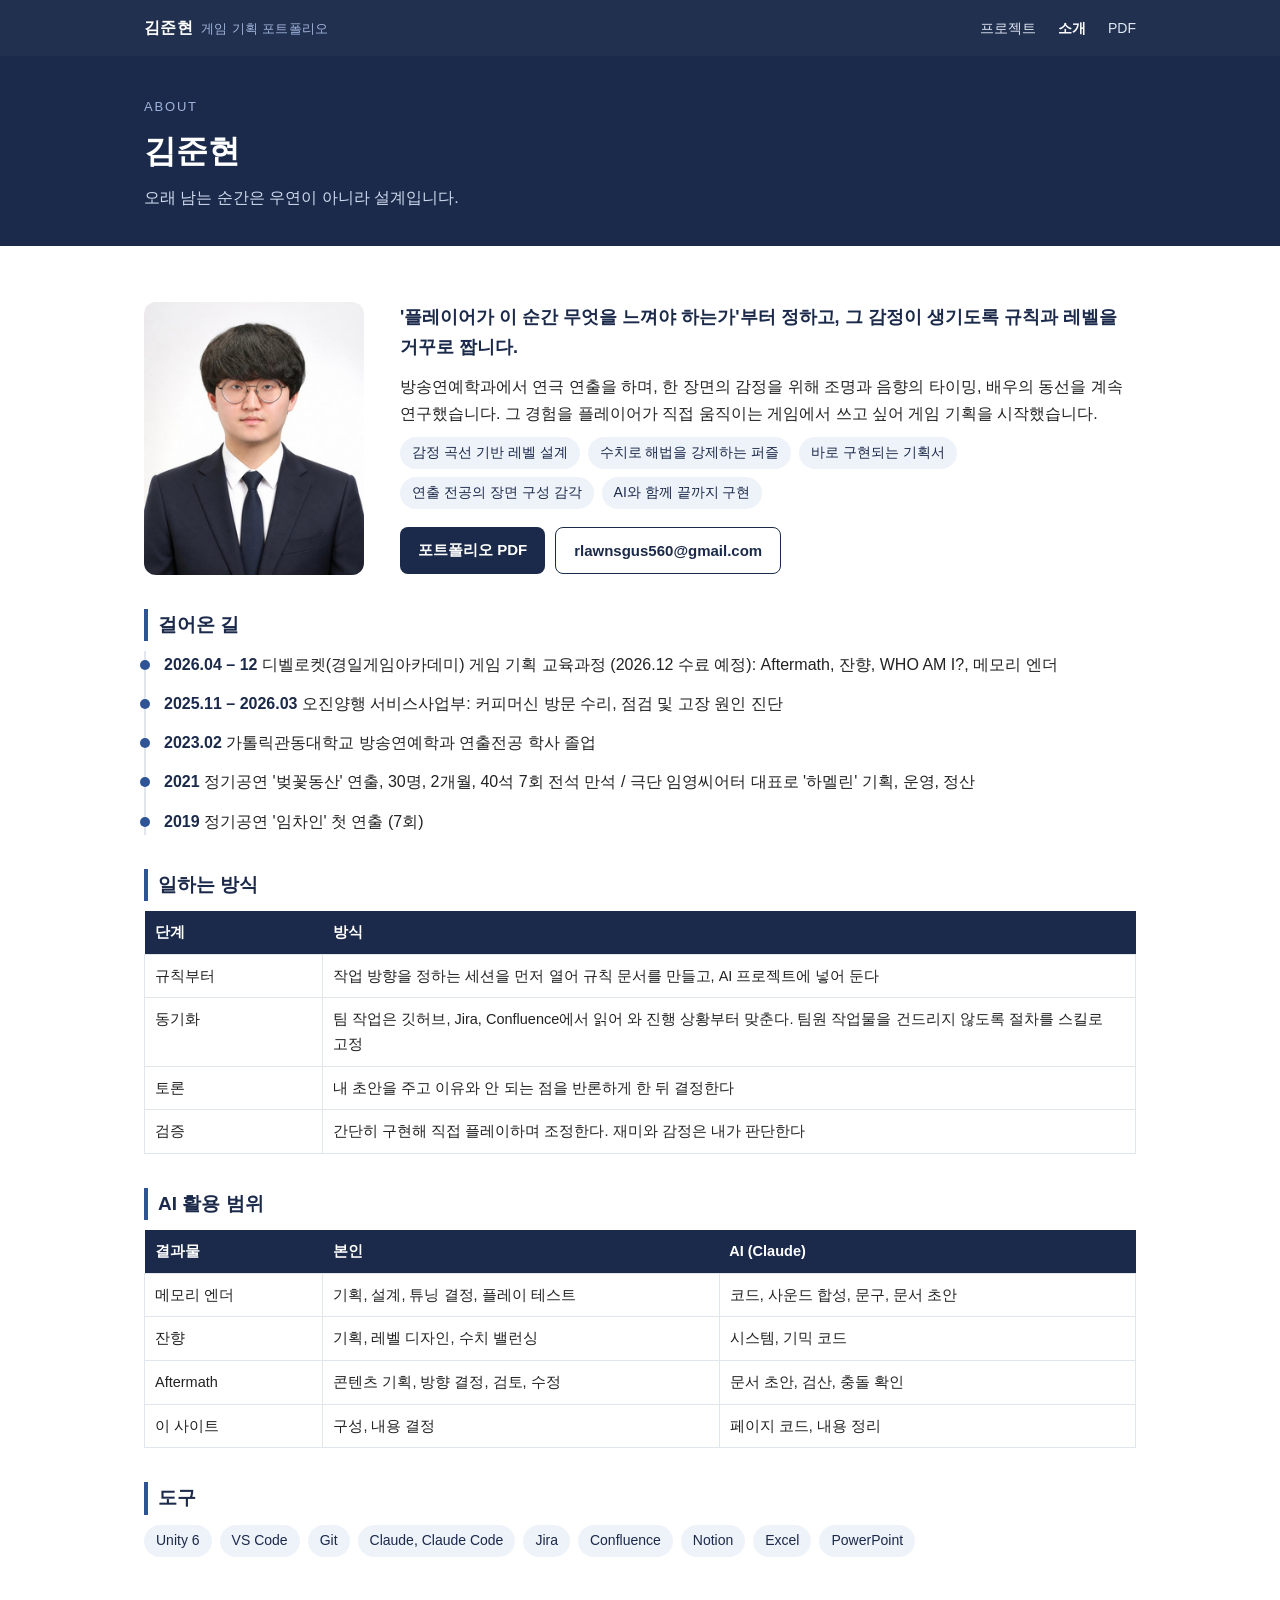
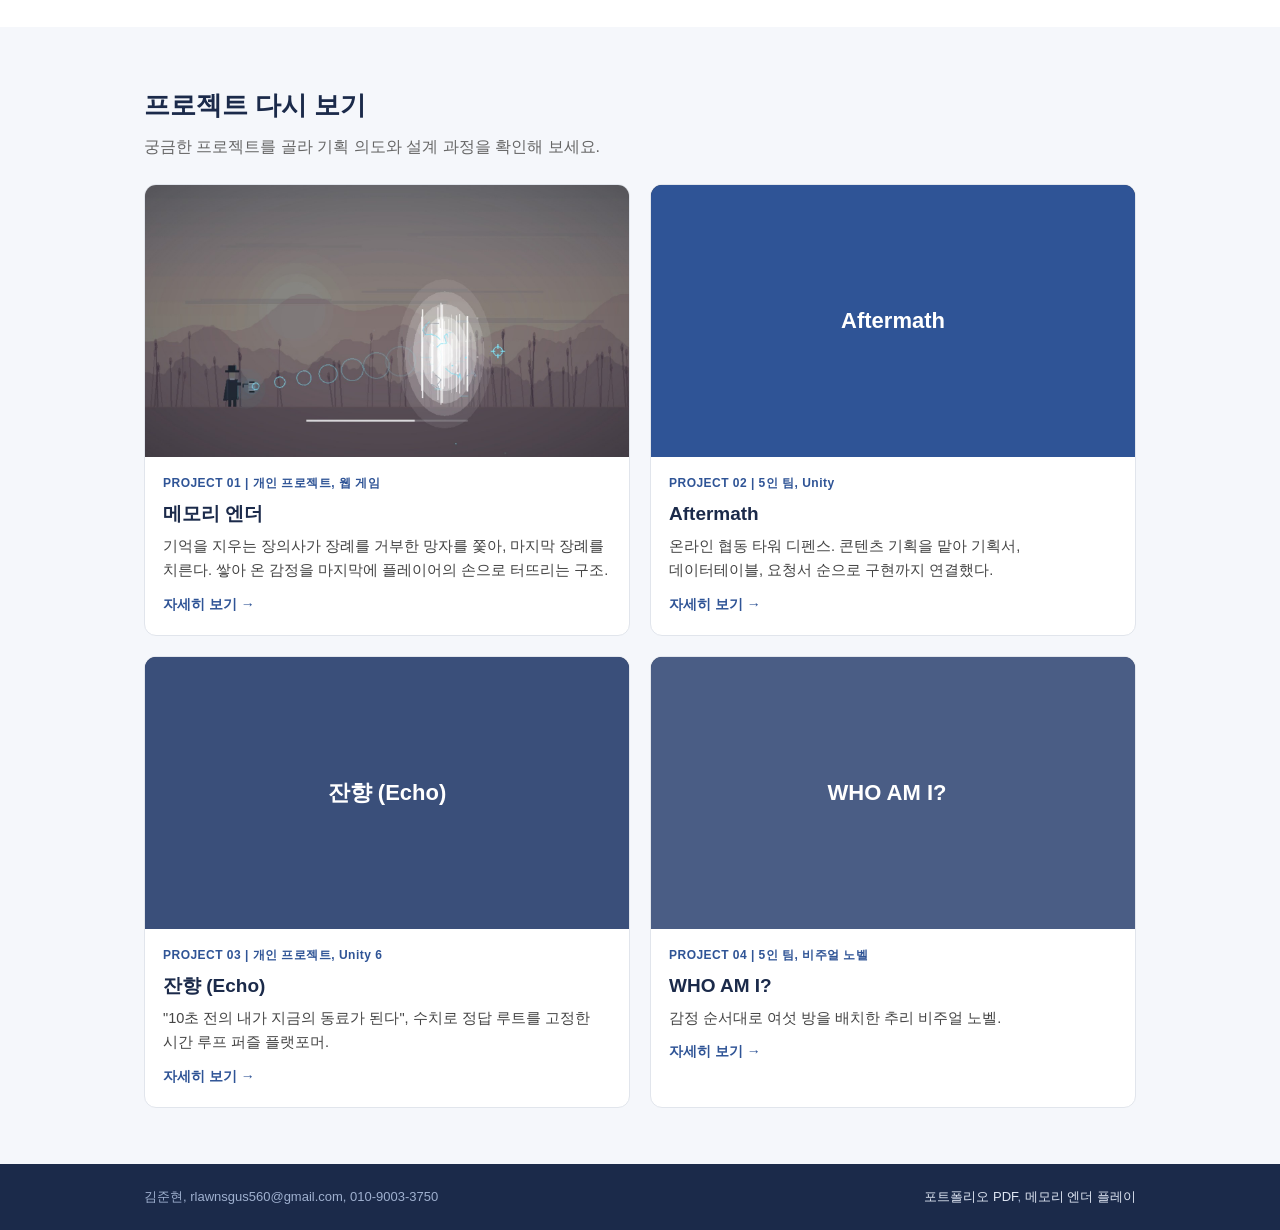
==== about.html @ c904babc "갤러리와 기획서 화면 순서를 타이틀부터로, WHO AM I 카드 제목 시각 보정 Co-Authored-By: Claude Opus 5.5 <noreply@anthropic.com>" ====
<!DOCTYPE html><html lang="ko"><head><meta charset="utf-8"><meta name="viewport" content="width=device-width,initial-scale=1">
<title>소개 | 김준현</title><meta name="description" content="게임 기획자 김준현 포트폴리오">
<link rel="stylesheet" href="assets/style.css?v=3"></head><body>
<nav class="top"><div class="wrap"><a class="brand" href="index.html">김준현<span>게임 기획 포트폴리오</span></a><ul><li><a href="index.html" class="">프로젝트</a></li><li><a href="about.html" class="on">소개</a></li><li><a href="files/portfolio.pdf" class="">PDF</a></li></ul></div></nav>

<header class="phead"><div class="wrap"><div class="k">ABOUT</div><h1>김준현</h1><p>오래 남는 순간은 우연이 아니라 설계입니다.</p></div></header>
<section class="s"><div class="wrap"><div class="about">
<img class="ph" src="assets/img/photo.png" alt="김준현">
<div>
<p style="font-size:18px;color:var(--navy);font-weight:700">'플레이어가 이 순간 무엇을 느껴야 하는가'부터 정하고, 그 감정이 생기도록 규칙과 레벨을 거꾸로 짭니다.</p>
<p>방송연예학과에서 연극 연출을 하며, 한 장면의 감정을 위해 조명과 음향의 타이밍, 배우의 동선을 계속 연구했습니다. 그 경험을 플레이어가 직접 움직이는 게임에서 쓰고 싶어 게임 기획을 시작했습니다.</p>
<div class="chips"><span class="chip">감정 곡선 기반 레벨 설계</span><span class="chip">수치로 해법을 강제하는 퍼즐</span><span class="chip">바로 구현되는 기획서</span><span class="chip">연출 전공의 장면 구성 감각</span><span class="chip">AI와 함께 끝까지 구현</span></div>
<div class="btns"><a class="btn n" href="files/portfolio.pdf">포트폴리오 PDF</a><a class="btn o" href="mailto:rlawnsgus560@gmail.com">rlawnsgus560@gmail.com</a></div>
</div></div>

<h3>걸어온 길</h3>
<div class="tl">
<div><b>2026.04 – 12</b> 디벨로켓(경일게임아카데미) 게임 기획 교육과정 (2026.12 수료 예정): Aftermath, 잔향, WHO AM I?, 메모리 엔더</div>
<div><b>2025.11 – 2026.03</b> 오진양행 서비스사업부: 커피머신 방문 수리, 점검 및 고장 원인 진단</div>
<div><b>2023.02</b> 가톨릭관동대학교 방송연예학과 연출전공 학사 졸업</div>
<div><b>2021</b> 정기공연 '벚꽃동산' 연출, 30명, 2개월, 40석 7회 전석 만석 / 극단 임영씨어터 대표로 '하멜린' 기획, 운영, 정산</div>
<div><b>2019</b> 정기공연 '임차인' 첫 연출 (7회)</div>
</div>

<h3>일하는 방식</h3>
<table><tr><th style="width:18%">단계</th><th>방식</th></tr>
<tr><td>규칙부터</td><td>작업 방향을 정하는 세션을 먼저 열어 규칙 문서를 만들고, AI 프로젝트에 넣어 둔다</td></tr>
<tr><td>동기화</td><td>팀 작업은 깃허브, Jira, Confluence에서 읽어 와 진행 상황부터 맞춘다. 팀원 작업물을 건드리지 않도록 절차를 스킬로 고정</td></tr>
<tr><td>토론</td><td>내 초안을 주고 이유와 안 되는 점을 반론하게 한 뒤 결정한다</td></tr>
<tr><td>검증</td><td>간단히 구현해 직접 플레이하며 조정한다. 재미와 감정은 내가 판단한다</td></tr></table>

<h3>AI 활용 범위</h3>
<table><tr><th style="width:18%">결과물</th><th style="width:40%">본인</th><th>AI (Claude)</th></tr>
<tr><td>메모리 엔더</td><td>기획, 설계, 튜닝 결정, 플레이 테스트</td><td>코드, 사운드 합성, 문구, 문서 초안</td></tr>
<tr><td>잔향</td><td>기획, 레벨 디자인, 수치 밸런싱</td><td>시스템, 기믹 코드</td></tr>
<tr><td>Aftermath</td><td>콘텐츠 기획, 방향 결정, 검토, 수정</td><td>문서 초안, 검산, 충돌 확인</td></tr>
<tr><td>이 사이트</td><td>구성, 내용 결정</td><td>페이지 코드, 내용 정리</td></tr></table>

<h3>도구</h3>
<div class="chips"><span class="chip">Unity 6</span><span class="chip">VS Code</span><span class="chip">Git</span><span class="chip">Claude, Claude Code</span><span class="chip">Jira</span><span class="chip">Confluence</span><span class="chip">Notion</span><span class="chip">Excel</span><span class="chip">PowerPoint</span></div>
</div></section>

<section class="s alt"><div class="wrap">
<h2 class="t">프로젝트 다시 보기</h2><p class="st">궁금한 프로젝트를 골라 기획 의도와 설계 과정을 확인해 보세요.</p>
<div class="cards"><a class="card" href="projects/memory-ender.html"><div class="thumb"><img src="assets/img/me-climax.jpg" alt=""></div><div class="c"><div class="tag">PROJECT 01 | 개인 프로젝트, 웹 게임</div><h4>메모리 엔더</h4><p>기억을 지우는 장의사가 장례를 거부한 망자를 쫓아, 마지막 장례를 치른다. 쌓아 온 감정을 마지막에 플레이어의 손으로 터뜨리는 구조.</p><div class="more">자세히 보기 →</div></div></a><a class="card" href="projects/aftermath.html"><div class="thumb"><div class="txt" style="background:#2F5496;">Aftermath</div></div><div class="c"><div class="tag">PROJECT 02 | 5인 팀, Unity</div><h4>Aftermath</h4><p>온라인 협동 타워 디펜스. 콘텐츠 기획을 맡아 기획서, 데이터테이블, 요청서 순으로 구현까지 연결했다.</p><div class="more">자세히 보기 →</div></div></a><a class="card" href="projects/echo.html"><div class="thumb"><div class="txt" style="background:#3A4F7A;">잔향 (Echo)</div></div><div class="c"><div class="tag">PROJECT 03 | 개인 프로젝트, Unity 6</div><h4>잔향 (Echo)</h4><p>"10초 전의 내가 지금의 동료가 된다", 수치로 정답 루트를 고정한 시간 루프 퍼즐 플랫포머.</p><div class="more">자세히 보기 →</div></div></a><a class="card" href="projects/whoami.html"><div class="thumb"><div class="txt" style="background:#4A5D85;padding-right:28px;">WHO AM I?</div></div><div class="c"><div class="tag">PROJECT 04 | 5인 팀, 비주얼 노벨</div><h4>WHO AM I?</h4><p>감정 순서대로 여섯 방을 배치한 추리 비주얼 노벨.</p><div class="more">자세히 보기 →</div></div></a></div>
</div></section>
<footer><div class="wrap"><span>김준현, rlawnsgus560@gmail.com, 010-9003-3750</span><span><a href="files/portfolio.pdf">포트폴리오 PDF</a>, <a href="https://sei-ban.github.io/memory-ender/?v=1124" target="_blank" rel="noopener">메모리 엔더 플레이</a></span></div></footer>
<script src="assets/site.js?v=2"></script></body></html>
---- assets/style.css ----
:root{--navy:#1B2A4A;--navy2:#2F5496;--sky:#9fb4dc;--bg:#F5F7FB;--line:#e1e5ec;--text:#222;--muted:#666}
*{box-sizing:border-box;margin:0;padding:0}
html{scroll-behavior:smooth}
body{font-family:'Pretendard','Malgun Gothic','Apple SD Gothic Neo','Noto Sans KR',sans-serif;color:var(--text);background:#fff;line-height:1.7;font-size:16px;word-break:keep-all}
a{color:var(--navy2);text-decoration:none}a:hover{text-decoration:underline}
img{max-width:100%;display:block}
.wrap{max-width:1040px;margin:0 auto;padding:0 24px}

/* 상단 메뉴 */
nav.top{position:sticky;top:0;z-index:10;background:rgba(27,42,74,.97);color:#fff}
nav.top .wrap{display:flex;align-items:center;justify-content:space-between;height:56px}
nav.top .brand{color:#fff;font-weight:700;letter-spacing:.02em}
nav.top .brand span{color:var(--sky);font-weight:400;margin-left:8px;font-size:13px}
nav.top ul{list-style:none;display:flex;gap:22px}
nav.top ul a{color:#dfe6f3;font-size:14px}nav.top ul a.on{color:#fff;font-weight:700}

/* 히어로 */
.hero{background:var(--navy);color:#fff;padding:56px 0 64px}
.hero .k{color:var(--sky);font-size:13px;letter-spacing:.16em}
.hero h1{font-size:36px;line-height:1.35;margin:10px 0 8px}
.hero p.lead{color:#cfd9ee;font-size:17px}
.hero .video{margin-top:28px}
.video{position:relative;aspect-ratio:16/9;background:#0e1830;border-radius:10px;overflow:hidden;box-shadow:0 10px 30px rgba(0,0,0,.25)}
.video iframe{position:absolute;inset:0;width:100%;height:100%;border:0}
.video .ph{position:absolute;inset:0;display:flex;flex-direction:column;align-items:center;justify-content:center;color:#cfd9ee;text-align:center;padding:20px}
.video .ph img{position:absolute;inset:0;width:100%;height:100%;object-fit:cover;opacity:.55}
.video .ph div{position:relative}
.btns{display:flex;gap:10px;flex-wrap:wrap;margin-top:18px}
.btn{display:inline-block;padding:10px 18px;border-radius:8px;font-weight:700;font-size:15px}
.btn.p{background:#fff;color:var(--navy)}.btn.g{border:1px solid #5d7099;color:#fff}
.btn.n{background:var(--navy);color:#fff}.btn.o{border:1px solid var(--navy);color:var(--navy)}
.btn:hover{text-decoration:none;opacity:.9}

/* 섹션 */
section.s{padding:56px 0}
section.alt{background:var(--bg)}
h2.t{font-size:26px;color:var(--navy);margin-bottom:6px}
p.st{color:var(--muted);margin-bottom:24px}
h3{font-size:19px;color:var(--navy);margin:34px 0 10px;padding-left:10px;border-left:4px solid var(--navy2)}
p{margin-bottom:10px}

/* 카드 */
.cards{display:grid;grid-template-columns:repeat(2,1fr);gap:20px}
.card{display:block;background:#fff;border:1px solid var(--line);border-radius:12px;overflow:hidden;color:var(--text);transition:transform .15s,box-shadow .15s}
.card:hover{transform:translateY(-3px);box-shadow:0 10px 24px rgba(27,42,74,.12);text-decoration:none}
.card .thumb{aspect-ratio:16/9;background:var(--navy);position:relative;overflow:hidden}
.card .thumb img{width:100%;height:100%;object-fit:cover}
.card .thumb .txt{position:absolute;inset:0;display:flex;align-items:center;justify-content:center;color:#fff;font-size:22px;font-weight:700;text-align:center;padding:16px}
.card .c{padding:16px 18px 18px}
.card .tag{font-size:12px;color:var(--navy2);font-weight:700;letter-spacing:.04em}
.card h4{font-size:19px;color:var(--navy);margin:4px 0}
.card p{font-size:14.5px;color:#444;margin:0}
.card .more{margin-top:10px;font-size:14px;font-weight:700;color:var(--navy2)}

/* 상세 */
.phead{background:var(--navy);color:#fff;padding:40px 0 34px}
.phead .k{color:var(--sky);font-size:13px;letter-spacing:.14em}
.phead h1{font-size:32px;margin:6px 0}
.phead p{color:#cfd9ee;margin:0}
.stats{display:grid;grid-template-columns:repeat(4,1fr);gap:12px;margin:24px 0}
.stat{border:1px solid var(--line);border-radius:10px;text-align:center;padding:14px 6px;background:#fff}
.stat b{display:block;font-size:26px;color:var(--navy);line-height:1.2}.stat span{font-size:13px;color:var(--muted)}
table{width:100%;border-collapse:collapse;font-size:14.5px;margin:8px 0 14px}
th{background:var(--navy);color:#fff;text-align:left;padding:9px 10px;font-weight:700}
td{border:1px solid var(--line);padding:9px 10px;vertical-align:top}
table.info td.h{background:#F2F5FA;color:var(--navy);font-weight:700;width:110px}
.fig{margin:10px 0 6px;border:1px solid var(--line);border-radius:8px;overflow:hidden}
.cap{font-size:13px;color:var(--muted);margin-bottom:12px}
.gallery{display:grid;grid-template-columns:repeat(2,1fr);gap:10px;margin:10px 0}
.gallery img{border-radius:8px;border:1px solid var(--line)}
ul.l{padding-left:20px;margin-bottom:12px}ul.l li{margin-bottom:4px}
.lesson{background:var(--navy);color:#fff;border-radius:10px;padding:16px 20px;margin:26px 0 0}
.lesson b{color:var(--sky);margin-right:8px}
.note{font-size:13.5px;color:var(--muted)}
.docs{display:flex;flex-wrap:wrap;gap:10px;margin:8px 0}

/* 다음으로 */
.next{background:var(--bg);padding:44px 0;border-top:1px solid var(--line)}
.next .grid{display:grid;grid-template-columns:1fr 1fr;gap:16px}
.next a.box{display:block;background:#fff;border:1px solid var(--line);border-radius:12px;padding:20px 22px;color:var(--text)}
.next a.box:hover{text-decoration:none;box-shadow:0 8px 20px rgba(27,42,74,.1)}
.next .box small{color:var(--navy2);font-weight:700;letter-spacing:.06em}
.next .box b{display:block;font-size:19px;color:var(--navy);margin:4px 0}
.next .box span{font-size:14px;color:#555}
.next .box.dark{background:var(--navy);border-color:var(--navy)}
.next .box.dark b{color:#fff}.next .box.dark span{color:#cfd9ee}.next .box.dark small{color:var(--sky)}

/* 소개 */
.about{display:grid;grid-template-columns:220px 1fr;gap:36px;align-items:start}
.about img.ph{width:220px;border-radius:12px}
.chips{display:flex;flex-wrap:wrap;gap:8px;margin:8px 0 14px}
.chip{background:#EEF2F9;color:var(--navy);border-radius:20px;padding:4px 12px;font-size:14px}
.tl{border-left:2px solid var(--line);padding-left:18px;margin:8px 0}
.tl div{position:relative;margin-bottom:12px}
.tl div::before{content:'';position:absolute;left:-24px;top:9px;width:10px;height:10px;border-radius:50%;background:var(--navy2)}
.tl b{color:var(--navy)}
.pdfview{width:100%;height:80vh;border:1px solid var(--line);border-radius:8px}

footer{background:var(--navy);color:#9fb0cf;font-size:13px;padding:22px 0}
footer .wrap{display:flex;justify-content:space-between;flex-wrap:wrap;gap:8px}
footer a{color:#dfe6f3}

@media(max-width:760px){
 .hero h1{font-size:27px}.cards,.next .grid,.gallery{grid-template-columns:1fr}
 .stats{grid-template-columns:repeat(2,1fr)}.about{grid-template-columns:1fr}
 nav.top ul{gap:14px}nav.top .brand span{display:none}
}

.slides{position:relative;width:100%;aspect-ratio:16/9;margin:12px 0;border:1px solid #d9dde5;border-radius:8px;overflow:hidden;background:#f3f4f7}
.slides iframe{position:absolute;inset:0;width:100%;height:100%;border:0}

.next.top{padding:14px 0;background:var(--bg);border-bottom:1px solid var(--line)}
.next.top .grid{gap:12px}
.next.top .box{padding:12px 16px}
.next.top .box b{font-size:15px}
.next.top .box span{font-size:13px}

.doclist{display:grid;grid-template-columns:repeat(auto-fill,minmax(230px,1fr));gap:12px;margin:10px 0 8px}
.doclist .dg{border:1px solid var(--line);border-radius:10px;padding:12px 14px;background:#fff}
.doclist .dg b{display:block;color:var(--navy);font-size:14px;margin-bottom:6px}
.doclist .dg a{display:block;font-size:14px;padding:3px 0;border-top:1px dashed #edf0f5}
.doclist .dg a:first-of-type{border-top:none}
.doclist .dg a small{color:#8a93a3;font-size:12px;margin-left:4px}
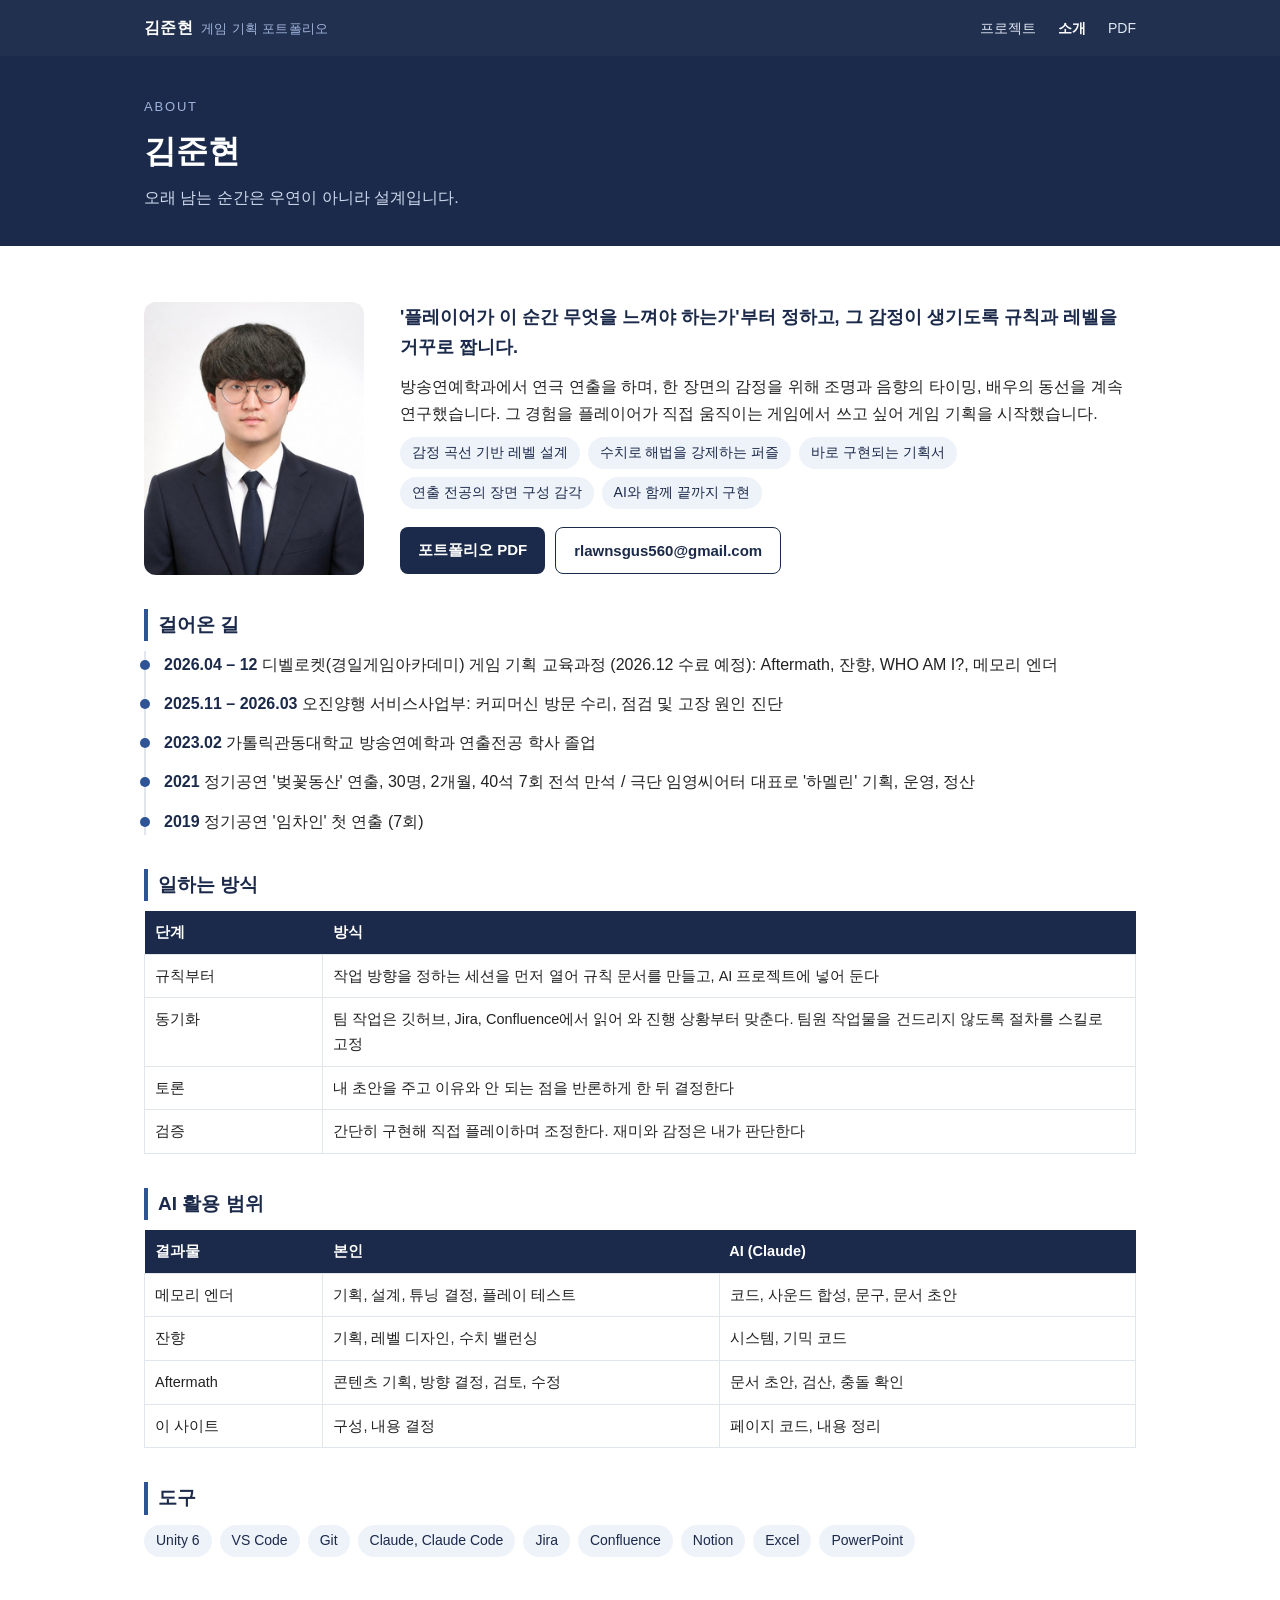
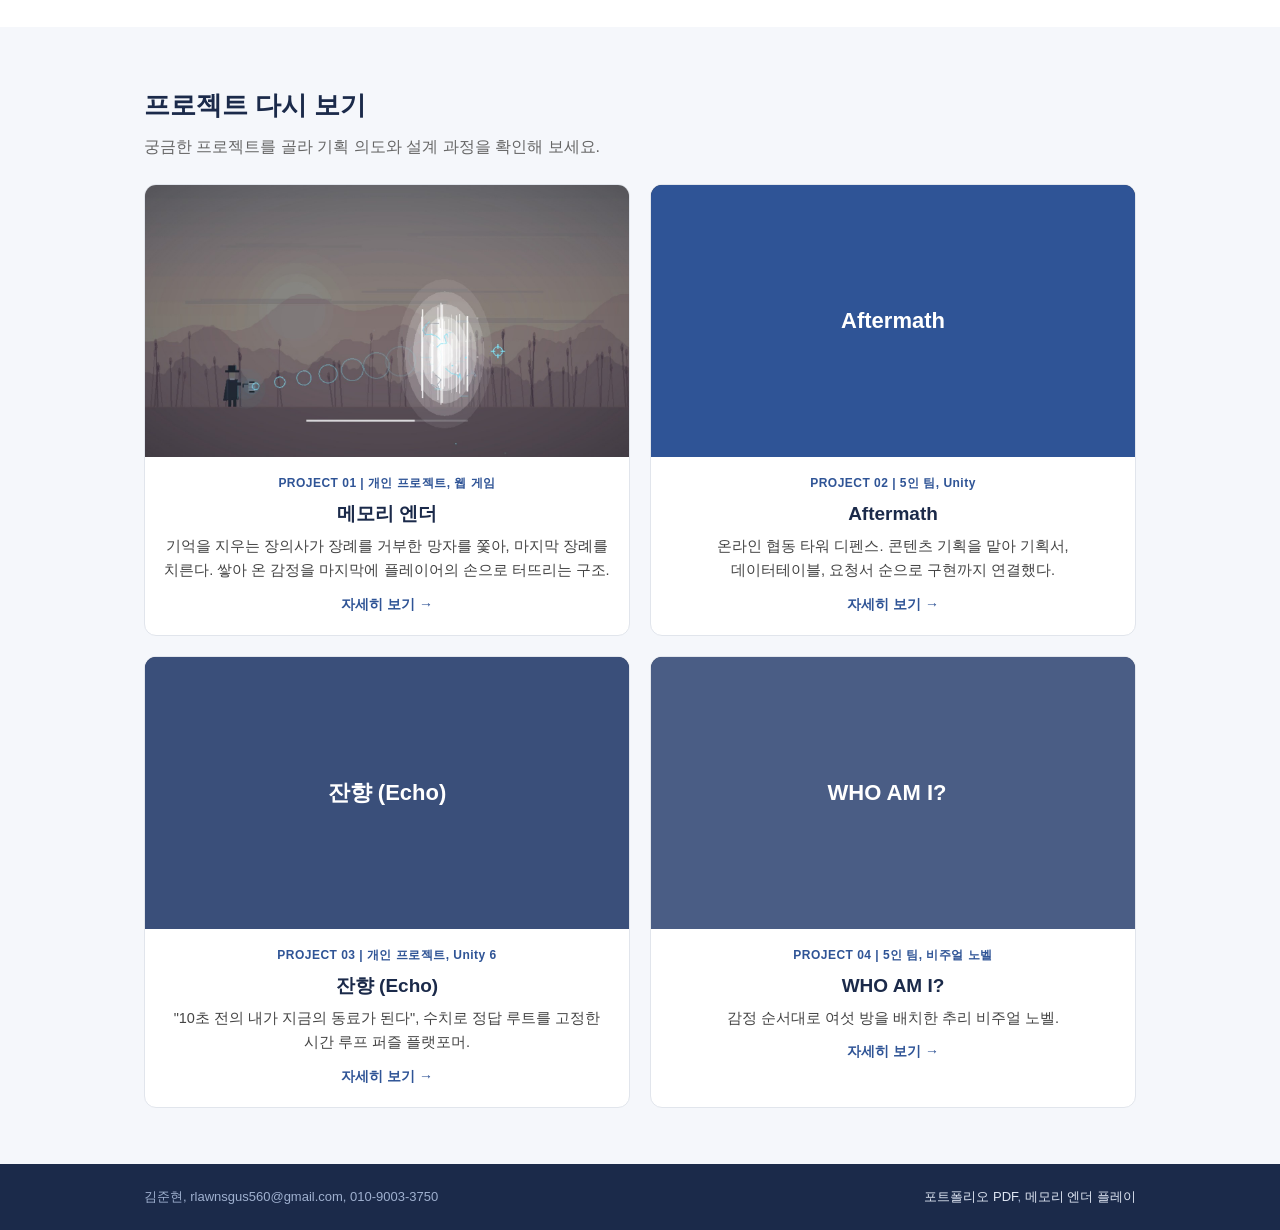
==== commit e1fbc76b: "프로젝트 카드 문구 가운데 정렬 Co-Authored-By: Claude Opus 5.5 <noreply@anthropic.com> Claude-Session: https://cl" ====
--- a/about.html
+++ b/about.html
@@ -1,6 +1,6 @@
 <!DOCTYPE html><html lang="ko"><head><meta charset="utf-8"><meta name="viewport" content="width=device-width,initial-scale=1">
 <title>소개 | 김준현</title><meta name="description" content="게임 기획자 김준현 포트폴리오">
-<link rel="stylesheet" href="assets/style.css?v=3"></head><body>
+<link rel="stylesheet" href="assets/style.css?v=4"></head><body>
 <nav class="top"><div class="wrap"><a class="brand" href="index.html">김준현<span>게임 기획 포트폴리오</span></a><ul><li><a href="index.html" class="">프로젝트</a></li><li><a href="about.html" class="on">소개</a></li><li><a href="files/portfolio.pdf" class="">PDF</a></li></ul></div></nav>
 
 <header class="phead"><div class="wrap"><div class="k">ABOUT</div><h1>김준현</h1><p>오래 남는 순간은 우연이 아니라 설계입니다.</p></div></header>
--- a/assets/style.css
+++ b/assets/style.css
@@ -46,7 +46,7 @@
 .card .thumb{aspect-ratio:16/9;background:var(--navy);position:relative;overflow:hidden}
 .card .thumb img{width:100%;height:100%;object-fit:cover}
 .card .thumb .txt{position:absolute;inset:0;display:flex;align-items:center;justify-content:center;color:#fff;font-size:22px;font-weight:700;text-align:center;padding:16px}
-.card .c{padding:16px 18px 18px}
+.card .c{padding:16px 18px 18px;text-align:center}
 .card .tag{font-size:12px;color:var(--navy2);font-weight:700;letter-spacing:.04em}
 .card h4{font-size:19px;color:var(--navy);margin:4px 0}
 .card p{font-size:14.5px;color:#444;margin:0}
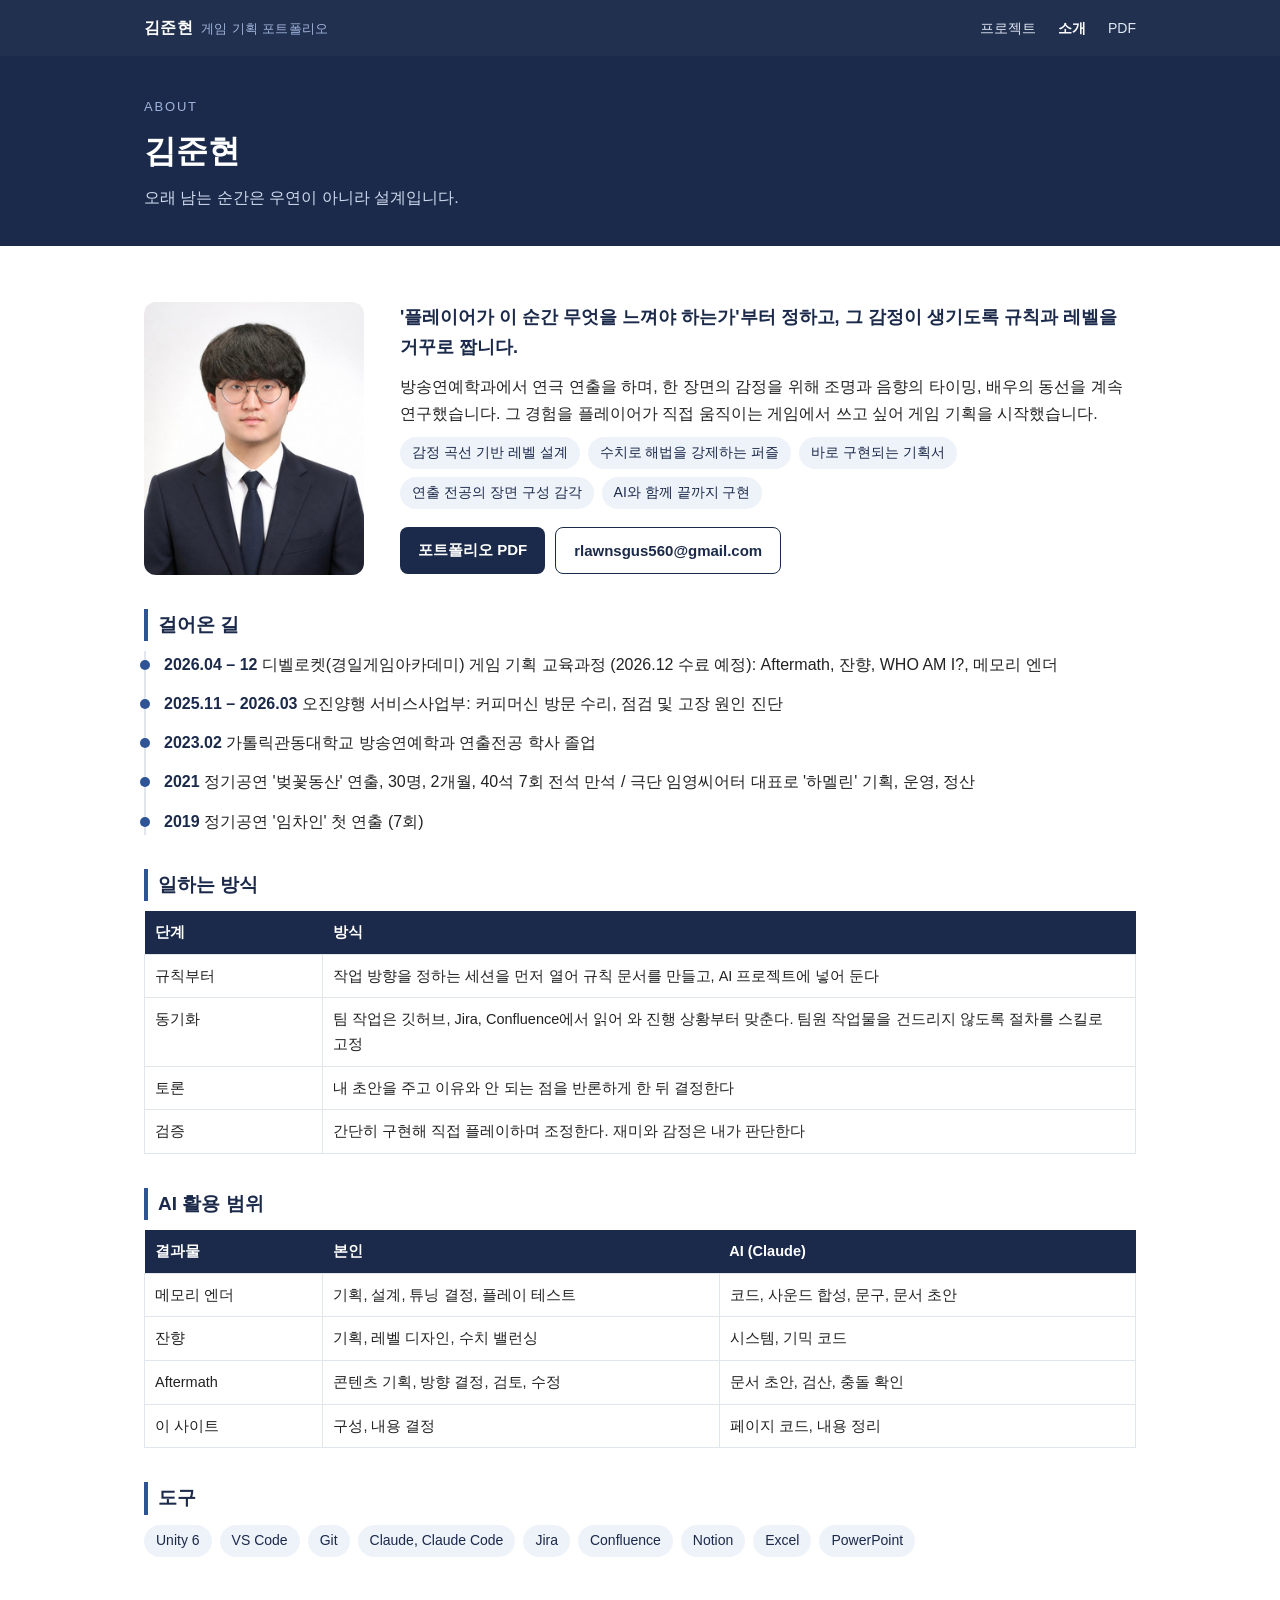
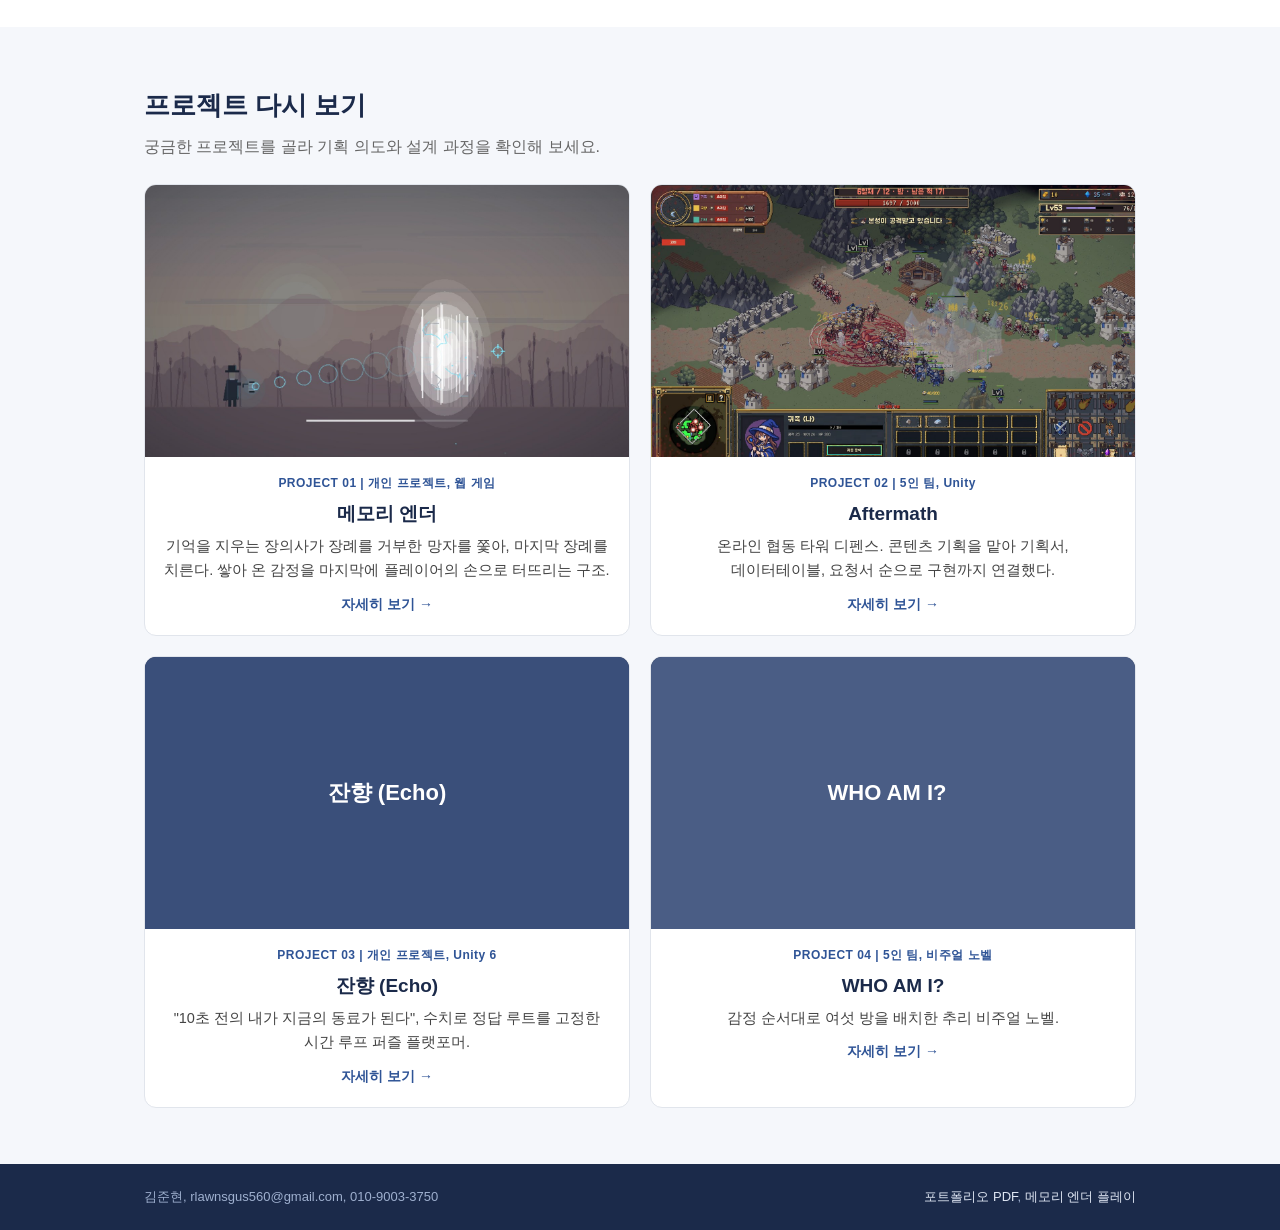
==== commit cbb572a8: "소개 페이지 Aftermath 카드 썸네일 반영 Co-Authored-By: Claude Opus 5.5 <noreply@anthropic.com> Claude-Session: h" ====
--- a/about.html
+++ b/about.html
@@ -42,7 +42,7 @@
 
 <section class="s alt"><div class="wrap">
 <h2 class="t">프로젝트 다시 보기</h2><p class="st">궁금한 프로젝트를 골라 기획 의도와 설계 과정을 확인해 보세요.</p>
-<div class="cards"><a class="card" href="projects/memory-ender.html"><div class="thumb"><img src="assets/img/me-climax.jpg" alt=""></div><div class="c"><div class="tag">PROJECT 01 | 개인 프로젝트, 웹 게임</div><h4>메모리 엔더</h4><p>기억을 지우는 장의사가 장례를 거부한 망자를 쫓아, 마지막 장례를 치른다. 쌓아 온 감정을 마지막에 플레이어의 손으로 터뜨리는 구조.</p><div class="more">자세히 보기 →</div></div></a><a class="card" href="projects/aftermath.html"><div class="thumb"><div class="txt" style="background:#2F5496;">Aftermath</div></div><div class="c"><div class="tag">PROJECT 02 | 5인 팀, Unity</div><h4>Aftermath</h4><p>온라인 협동 타워 디펜스. 콘텐츠 기획을 맡아 기획서, 데이터테이블, 요청서 순으로 구현까지 연결했다.</p><div class="more">자세히 보기 →</div></div></a><a class="card" href="projects/echo.html"><div class="thumb"><div class="txt" style="background:#3A4F7A;">잔향 (Echo)</div></div><div class="c"><div class="tag">PROJECT 03 | 개인 프로젝트, Unity 6</div><h4>잔향 (Echo)</h4><p>"10초 전의 내가 지금의 동료가 된다", 수치로 정답 루트를 고정한 시간 루프 퍼즐 플랫포머.</p><div class="more">자세히 보기 →</div></div></a><a class="card" href="projects/whoami.html"><div class="thumb"><div class="txt" style="background:#4A5D85;padding-right:28px;">WHO AM I?</div></div><div class="c"><div class="tag">PROJECT 04 | 5인 팀, 비주얼 노벨</div><h4>WHO AM I?</h4><p>감정 순서대로 여섯 방을 배치한 추리 비주얼 노벨.</p><div class="more">자세히 보기 →</div></div></a></div>
+<div class="cards"><a class="card" href="projects/memory-ender.html"><div class="thumb"><img src="assets/img/me-climax.jpg" alt=""></div><div class="c"><div class="tag">PROJECT 01 | 개인 프로젝트, 웹 게임</div><h4>메모리 엔더</h4><p>기억을 지우는 장의사가 장례를 거부한 망자를 쫓아, 마지막 장례를 치른다. 쌓아 온 감정을 마지막에 플레이어의 손으로 터뜨리는 구조.</p><div class="more">자세히 보기 →</div></div></a><a class="card" href="projects/aftermath.html"><div class="thumb"><img src="assets/img/af-battle-full.jpg" alt=""></div><div class="c"><div class="tag">PROJECT 02 | 5인 팀, Unity</div><h4>Aftermath</h4><p>온라인 협동 타워 디펜스. 콘텐츠 기획을 맡아 기획서, 데이터테이블, 요청서 순으로 구현까지 연결했다.</p><div class="more">자세히 보기 →</div></div></a><a class="card" href="projects/echo.html"><div class="thumb"><div class="txt" style="background:#3A4F7A;">잔향 (Echo)</div></div><div class="c"><div class="tag">PROJECT 03 | 개인 프로젝트, Unity 6</div><h4>잔향 (Echo)</h4><p>"10초 전의 내가 지금의 동료가 된다", 수치로 정답 루트를 고정한 시간 루프 퍼즐 플랫포머.</p><div class="more">자세히 보기 →</div></div></a><a class="card" href="projects/whoami.html"><div class="thumb"><div class="txt" style="background:#4A5D85;padding-right:28px;">WHO AM I?</div></div><div class="c"><div class="tag">PROJECT 04 | 5인 팀, 비주얼 노벨</div><h4>WHO AM I?</h4><p>감정 순서대로 여섯 방을 배치한 추리 비주얼 노벨.</p><div class="more">자세히 보기 →</div></div></a></div>
 </div></section>
 <footer><div class="wrap"><span>김준현, rlawnsgus560@gmail.com, 010-9003-3750</span><span><a href="files/portfolio.pdf">포트폴리오 PDF</a>, <a href="https://sei-ban.github.io/memory-ender/?v=1124" target="_blank" rel="noopener">메모리 엔더 플레이</a></span></div></footer>
 <script src="assets/site.js?v=2"></script></body></html>
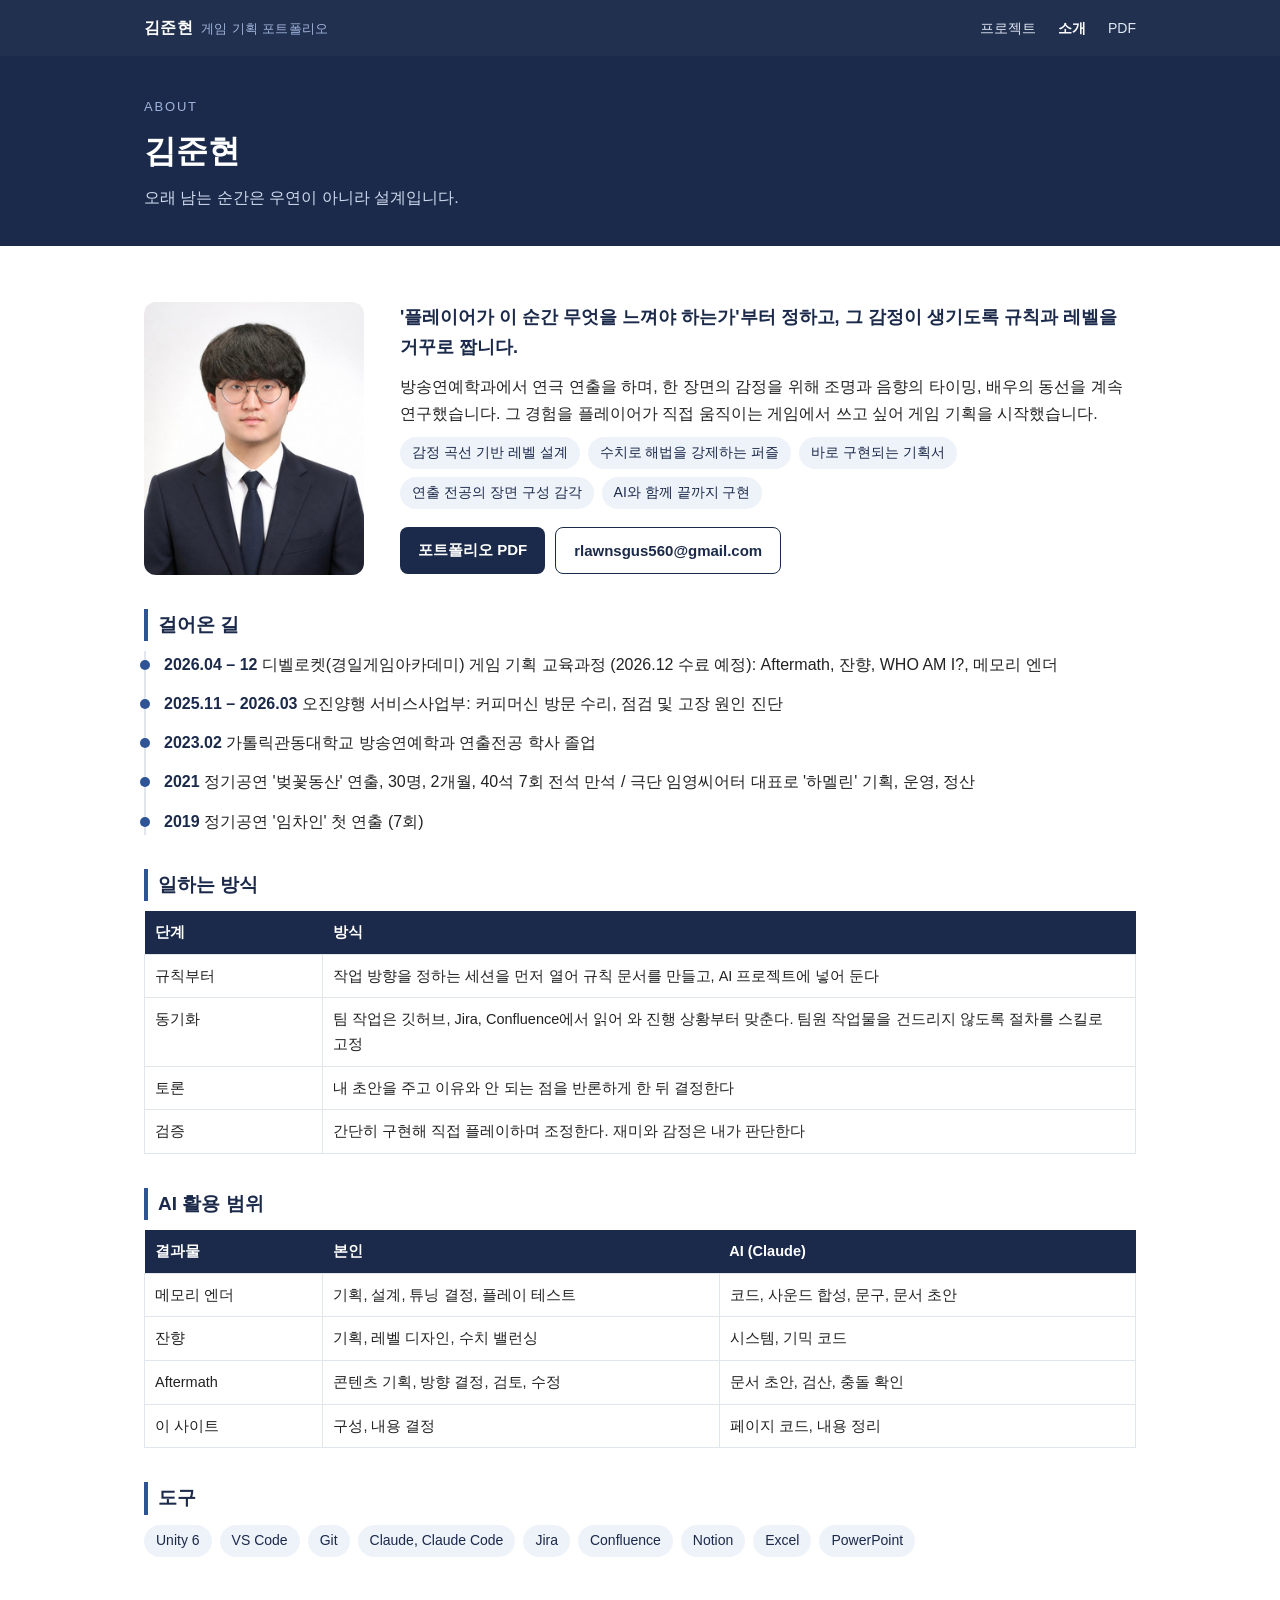
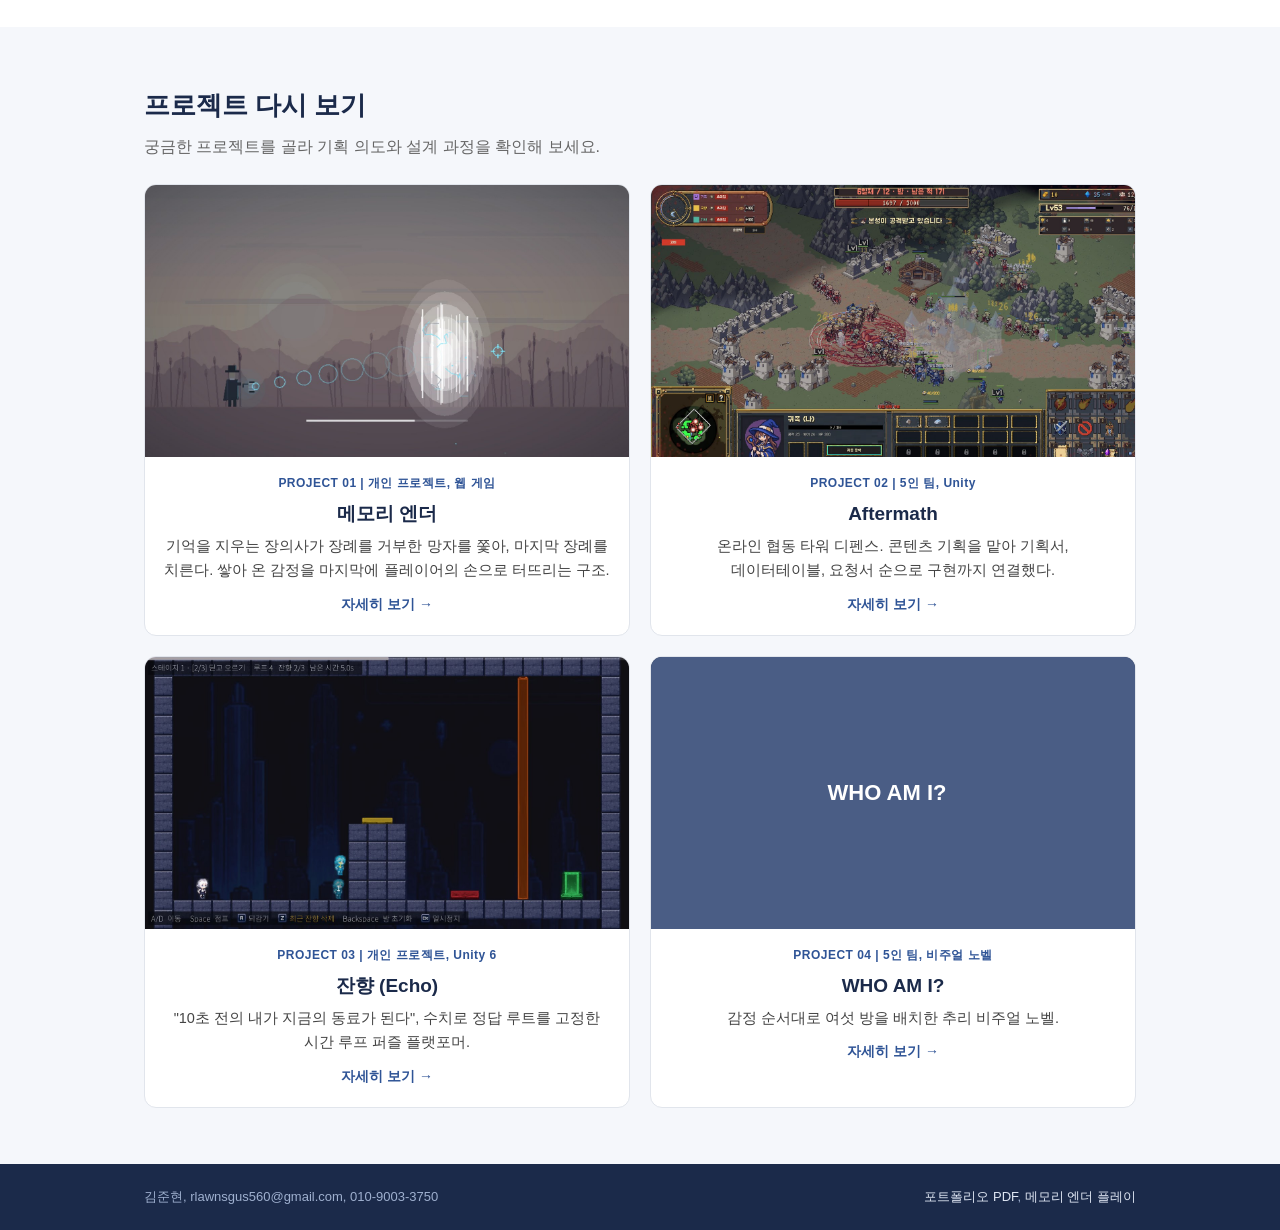
==== commit 7e9a5854: "잔향 게임 화면 갤러리와 카드 썸네일 추가, 포트폴리오 PDF 갱신 Co-Authored-By: Claude Opus 5.5 <noreply@anthropic.com> Claude" ====
--- a/about.html
+++ b/about.html
@@ -42,7 +42,7 @@
 
 <section class="s alt"><div class="wrap">
 <h2 class="t">프로젝트 다시 보기</h2><p class="st">궁금한 프로젝트를 골라 기획 의도와 설계 과정을 확인해 보세요.</p>
-<div class="cards"><a class="card" href="projects/memory-ender.html"><div class="thumb"><img src="assets/img/me-climax.jpg" alt=""></div><div class="c"><div class="tag">PROJECT 01 | 개인 프로젝트, 웹 게임</div><h4>메모리 엔더</h4><p>기억을 지우는 장의사가 장례를 거부한 망자를 쫓아, 마지막 장례를 치른다. 쌓아 온 감정을 마지막에 플레이어의 손으로 터뜨리는 구조.</p><div class="more">자세히 보기 →</div></div></a><a class="card" href="projects/aftermath.html"><div class="thumb"><img src="assets/img/af-battle-full.jpg" alt=""></div><div class="c"><div class="tag">PROJECT 02 | 5인 팀, Unity</div><h4>Aftermath</h4><p>온라인 협동 타워 디펜스. 콘텐츠 기획을 맡아 기획서, 데이터테이블, 요청서 순으로 구현까지 연결했다.</p><div class="more">자세히 보기 →</div></div></a><a class="card" href="projects/echo.html"><div class="thumb"><div class="txt" style="background:#3A4F7A;">잔향 (Echo)</div></div><div class="c"><div class="tag">PROJECT 03 | 개인 프로젝트, Unity 6</div><h4>잔향 (Echo)</h4><p>"10초 전의 내가 지금의 동료가 된다", 수치로 정답 루트를 고정한 시간 루프 퍼즐 플랫포머.</p><div class="more">자세히 보기 →</div></div></a><a class="card" href="projects/whoami.html"><div class="thumb"><div class="txt" style="background:#4A5D85;padding-right:28px;">WHO AM I?</div></div><div class="c"><div class="tag">PROJECT 04 | 5인 팀, 비주얼 노벨</div><h4>WHO AM I?</h4><p>감정 순서대로 여섯 방을 배치한 추리 비주얼 노벨.</p><div class="more">자세히 보기 →</div></div></a></div>
+<div class="cards"><a class="card" href="projects/memory-ender.html"><div class="thumb"><img src="assets/img/me-climax.jpg" alt=""></div><div class="c"><div class="tag">PROJECT 01 | 개인 프로젝트, 웹 게임</div><h4>메모리 엔더</h4><p>기억을 지우는 장의사가 장례를 거부한 망자를 쫓아, 마지막 장례를 치른다. 쌓아 온 감정을 마지막에 플레이어의 손으로 터뜨리는 구조.</p><div class="more">자세히 보기 →</div></div></a><a class="card" href="projects/aftermath.html"><div class="thumb"><img src="assets/img/af-battle-full.jpg" alt=""></div><div class="c"><div class="tag">PROJECT 02 | 5인 팀, Unity</div><h4>Aftermath</h4><p>온라인 협동 타워 디펜스. 콘텐츠 기획을 맡아 기획서, 데이터테이블, 요청서 순으로 구현까지 연결했다.</p><div class="more">자세히 보기 →</div></div></a><a class="card" href="projects/echo.html"><div class="thumb"><img src="assets/img/echo-tower.jpg" alt=""></div><div class="c"><div class="tag">PROJECT 03 | 개인 프로젝트, Unity 6</div><h4>잔향 (Echo)</h4><p>"10초 전의 내가 지금의 동료가 된다", 수치로 정답 루트를 고정한 시간 루프 퍼즐 플랫포머.</p><div class="more">자세히 보기 →</div></div></a><a class="card" href="projects/whoami.html"><div class="thumb"><div class="txt" style="background:#4A5D85;padding-right:28px;">WHO AM I?</div></div><div class="c"><div class="tag">PROJECT 04 | 5인 팀, 비주얼 노벨</div><h4>WHO AM I?</h4><p>감정 순서대로 여섯 방을 배치한 추리 비주얼 노벨.</p><div class="more">자세히 보기 →</div></div></a></div>
 </div></section>
 <footer><div class="wrap"><span>김준현, rlawnsgus560@gmail.com, 010-9003-3750</span><span><a href="files/portfolio.pdf">포트폴리오 PDF</a>, <a href="https://sei-ban.github.io/memory-ender/?v=1124" target="_blank" rel="noopener">메모리 엔더 플레이</a></span></div></footer>
 <script src="assets/site.js?v=2"></script></body></html>
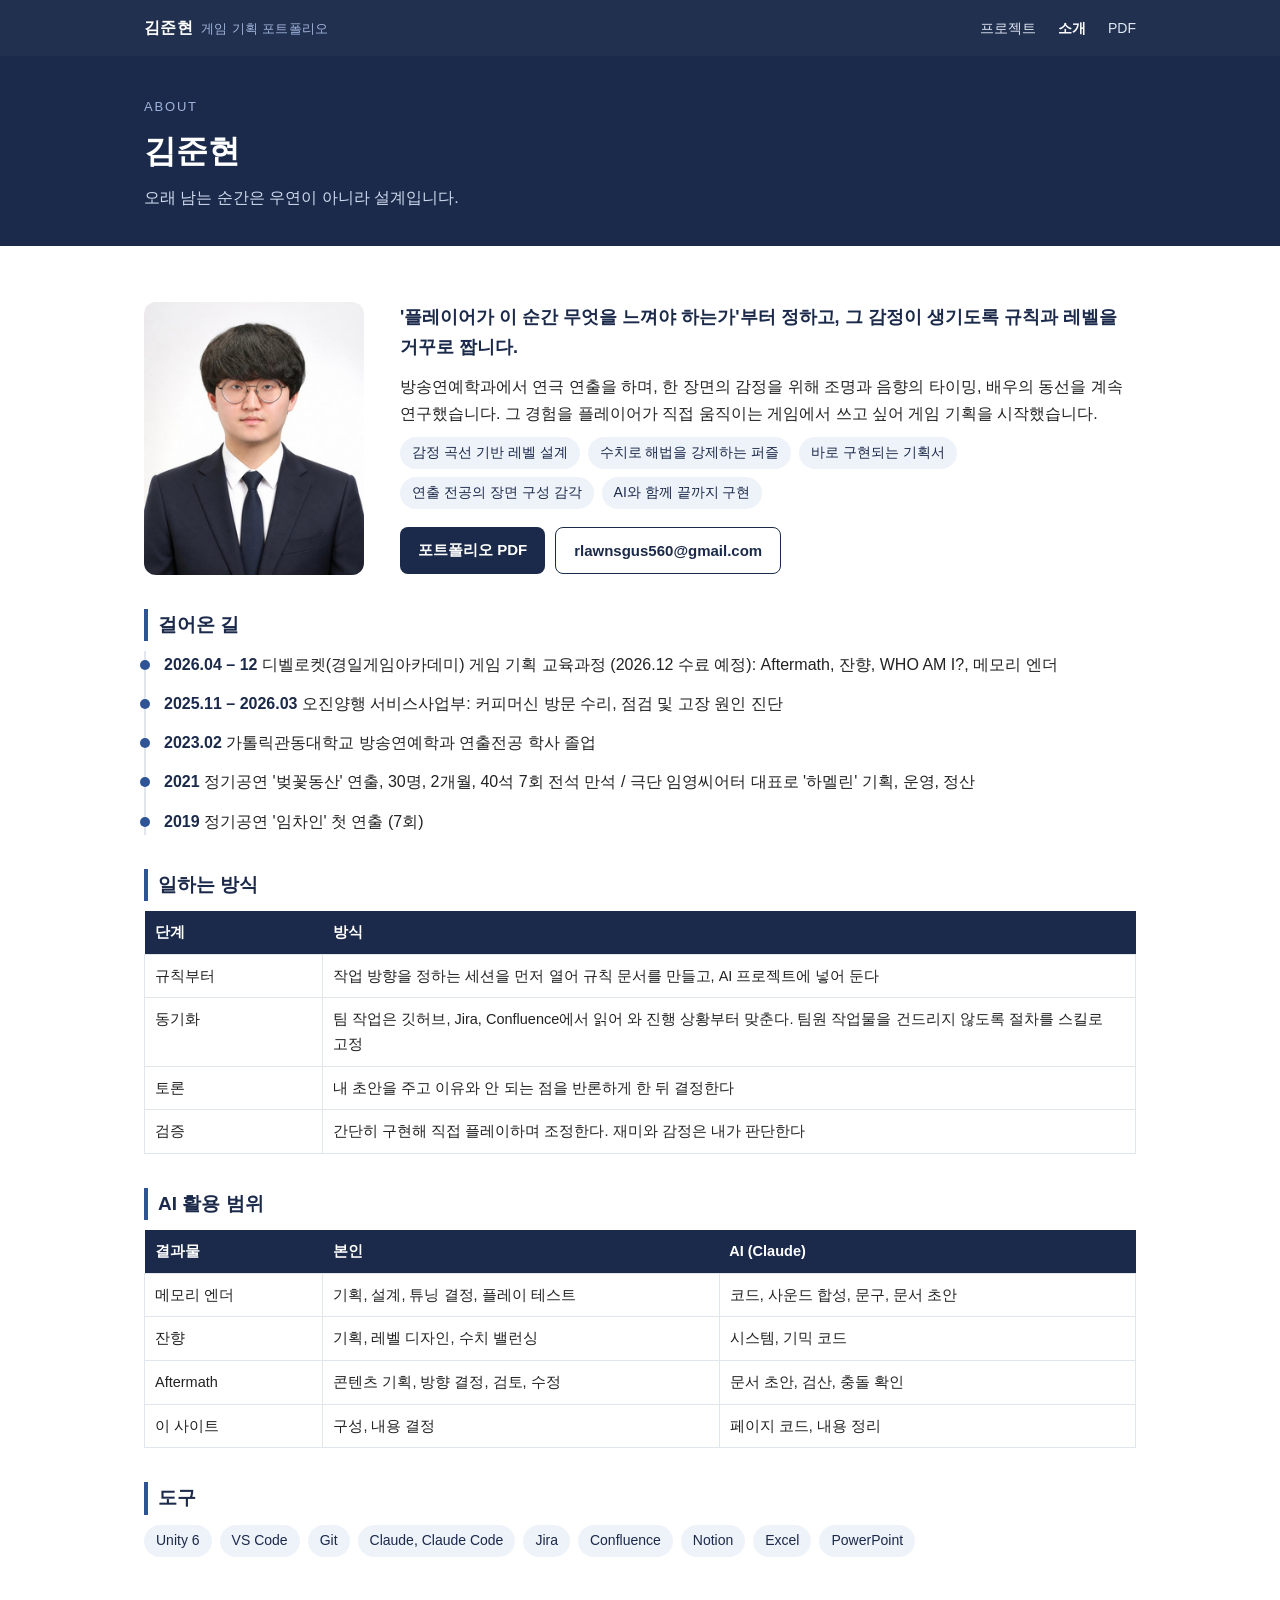
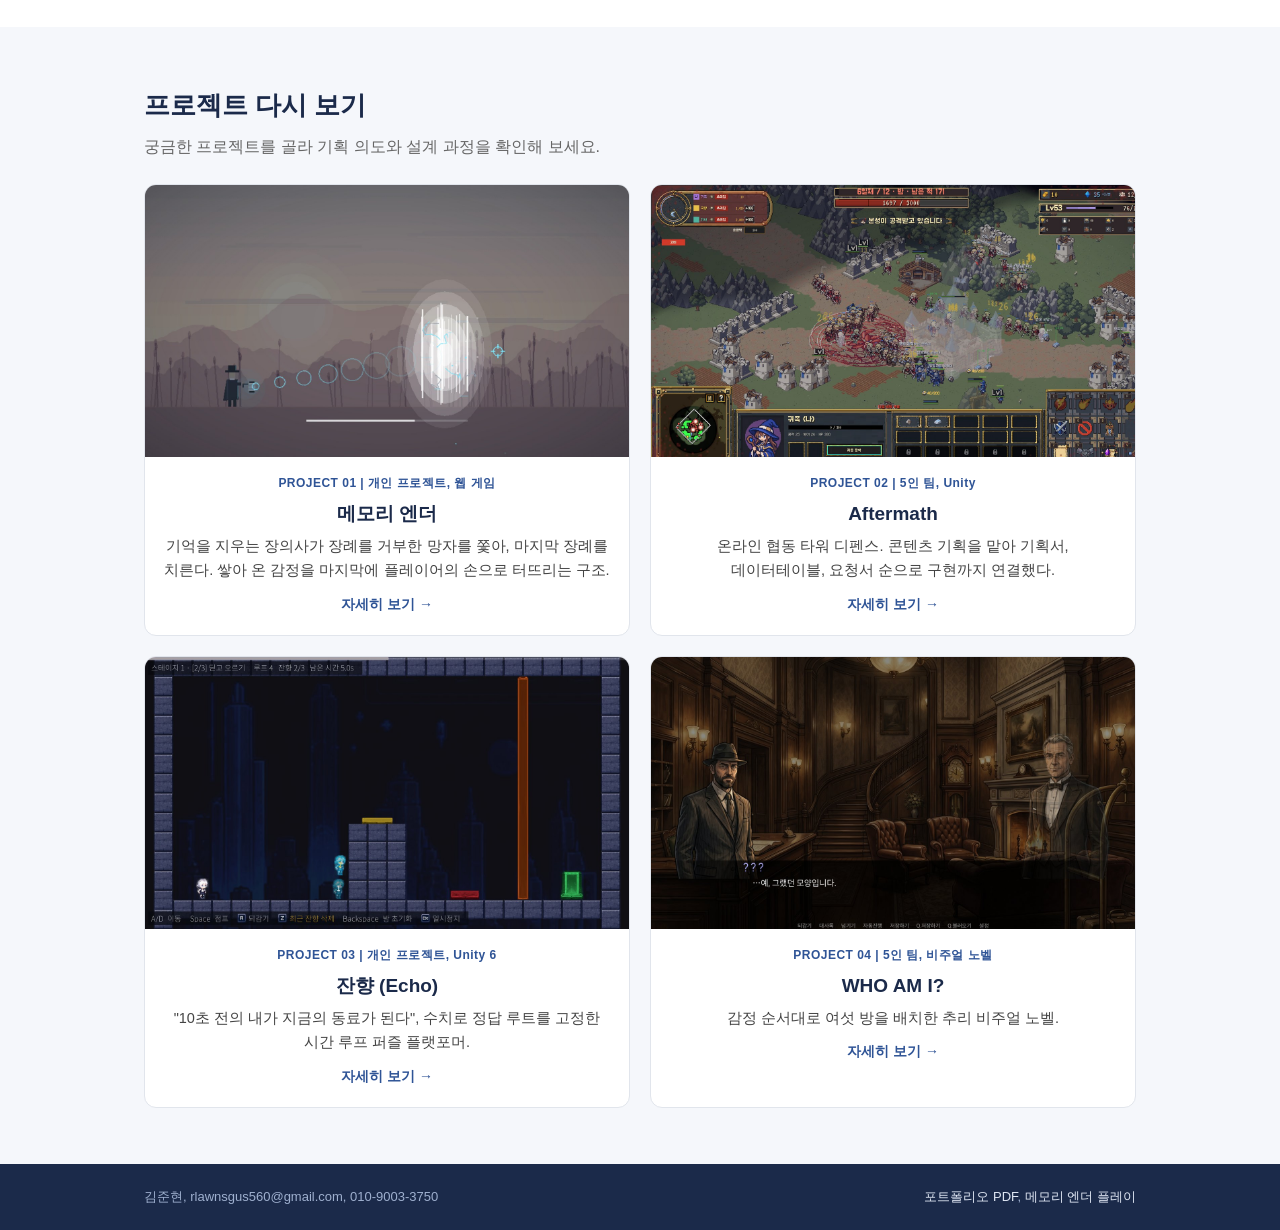
==== commit bd451e1d: "WHO AM I 게임 화면 갤러리와 카드 썸네일 추가, 포트폴리오 PDF 갱신 Co-Authored-By: Claude Opus 5.5 <noreply@anthropic.com> " ====
--- a/about.html
+++ b/about.html
@@ -1,6 +1,6 @@
 <!DOCTYPE html><html lang="ko"><head><meta charset="utf-8"><meta name="viewport" content="width=device-width,initial-scale=1">
 <title>소개 | 김준현</title><meta name="description" content="게임 기획자 김준현 포트폴리오">
-<link rel="stylesheet" href="assets/style.css?v=4"></head><body>
+<link rel="stylesheet" href="assets/style.css?v=5"></head><body>
 <nav class="top"><div class="wrap"><a class="brand" href="index.html">김준현<span>게임 기획 포트폴리오</span></a><ul><li><a href="index.html" class="">프로젝트</a></li><li><a href="about.html" class="on">소개</a></li><li><a href="files/portfolio.pdf" class="">PDF</a></li></ul></div></nav>
 
 <header class="phead"><div class="wrap"><div class="k">ABOUT</div><h1>김준현</h1><p>오래 남는 순간은 우연이 아니라 설계입니다.</p></div></header>
@@ -42,7 +42,7 @@
 
 <section class="s alt"><div class="wrap">
 <h2 class="t">프로젝트 다시 보기</h2><p class="st">궁금한 프로젝트를 골라 기획 의도와 설계 과정을 확인해 보세요.</p>
-<div class="cards"><a class="card" href="projects/memory-ender.html"><div class="thumb"><img src="assets/img/me-climax.jpg" alt=""></div><div class="c"><div class="tag">PROJECT 01 | 개인 프로젝트, 웹 게임</div><h4>메모리 엔더</h4><p>기억을 지우는 장의사가 장례를 거부한 망자를 쫓아, 마지막 장례를 치른다. 쌓아 온 감정을 마지막에 플레이어의 손으로 터뜨리는 구조.</p><div class="more">자세히 보기 →</div></div></a><a class="card" href="projects/aftermath.html"><div class="thumb"><img src="assets/img/af-battle-full.jpg" alt=""></div><div class="c"><div class="tag">PROJECT 02 | 5인 팀, Unity</div><h4>Aftermath</h4><p>온라인 협동 타워 디펜스. 콘텐츠 기획을 맡아 기획서, 데이터테이블, 요청서 순으로 구현까지 연결했다.</p><div class="more">자세히 보기 →</div></div></a><a class="card" href="projects/echo.html"><div class="thumb"><img src="assets/img/echo-tower.jpg" alt=""></div><div class="c"><div class="tag">PROJECT 03 | 개인 프로젝트, Unity 6</div><h4>잔향 (Echo)</h4><p>"10초 전의 내가 지금의 동료가 된다", 수치로 정답 루트를 고정한 시간 루프 퍼즐 플랫포머.</p><div class="more">자세히 보기 →</div></div></a><a class="card" href="projects/whoami.html"><div class="thumb"><div class="txt" style="background:#4A5D85;padding-right:28px;">WHO AM I?</div></div><div class="c"><div class="tag">PROJECT 04 | 5인 팀, 비주얼 노벨</div><h4>WHO AM I?</h4><p>감정 순서대로 여섯 방을 배치한 추리 비주얼 노벨.</p><div class="more">자세히 보기 →</div></div></a></div>
+<div class="cards"><a class="card" href="projects/memory-ender.html"><div class="thumb"><img src="assets/img/me-climax.jpg" alt=""></div><div class="c"><div class="tag">PROJECT 01 | 개인 프로젝트, 웹 게임</div><h4>메모리 엔더</h4><p>기억을 지우는 장의사가 장례를 거부한 망자를 쫓아, 마지막 장례를 치른다. 쌓아 온 감정을 마지막에 플레이어의 손으로 터뜨리는 구조.</p><div class="more">자세히 보기 →</div></div></a><a class="card" href="projects/aftermath.html"><div class="thumb"><img src="assets/img/af-battle-full.jpg" alt=""></div><div class="c"><div class="tag">PROJECT 02 | 5인 팀, Unity</div><h4>Aftermath</h4><p>온라인 협동 타워 디펜스. 콘텐츠 기획을 맡아 기획서, 데이터테이블, 요청서 순으로 구현까지 연결했다.</p><div class="more">자세히 보기 →</div></div></a><a class="card" href="projects/echo.html"><div class="thumb"><img src="assets/img/echo-tower.jpg" alt=""></div><div class="c"><div class="tag">PROJECT 03 | 개인 프로젝트, Unity 6</div><h4>잔향 (Echo)</h4><p>"10초 전의 내가 지금의 동료가 된다", 수치로 정답 루트를 고정한 시간 루프 퍼즐 플랫포머.</p><div class="more">자세히 보기 →</div></div></a><a class="card" href="projects/whoami.html"><div class="thumb"><img src="assets/img/who-lobby.jpg" alt=""></div><div class="c"><div class="tag">PROJECT 04 | 5인 팀, 비주얼 노벨</div><h4>WHO AM I?</h4><p>감정 순서대로 여섯 방을 배치한 추리 비주얼 노벨.</p><div class="more">자세히 보기 →</div></div></a></div>
 </div></section>
 <footer><div class="wrap"><span>김준현, rlawnsgus560@gmail.com, 010-9003-3750</span><span><a href="files/portfolio.pdf">포트폴리오 PDF</a>, <a href="https://sei-ban.github.io/memory-ender/?v=1124" target="_blank" rel="noopener">메모리 엔더 플레이</a></span></div></footer>
-<script src="assets/site.js?v=2"></script></body></html>+<script src="assets/site.js?v=3"></script></body></html>
--- a/assets/style.css
+++ b/assets/style.css
@@ -68,6 +68,12 @@
 .cap{font-size:13px;color:var(--muted);margin-bottom:12px}
 .gallery{display:grid;grid-template-columns:repeat(2,1fr);gap:10px;margin:10px 0}
 .gallery img{border-radius:8px;border:1px solid var(--line)}
+.gallery img{cursor:zoom-in;transition:opacity .15s}.gallery img:hover{opacity:.85}
+.lb{position:fixed;inset:0;background:rgba(10,14,24,.92);display:none;align-items:center;justify-content:center;z-index:1000;cursor:zoom-out}
+.lb.on{display:flex}.lb img{max-width:92vw;max-height:84vh;border-radius:6px;cursor:default;image-rendering:auto}
+.lb button{position:absolute;background:none;border:0;color:#fff;font-size:44px;line-height:1;cursor:pointer;padding:12px 18px;opacity:.8}.lb button:hover{opacity:1}
+.lb-x{top:8px;right:12px}.lb-p{left:8px;top:50%;transform:translateY(-50%)}.lb-n{right:8px;top:50%;transform:translateY(-50%)}
+.lb-c{position:absolute;bottom:18px;left:0;right:0;text-align:center;color:#dfe5ef;font-size:14px}
 ul.l{padding-left:20px;margin-bottom:12px}ul.l li{margin-bottom:4px}
 .lesson{background:var(--navy);color:#fff;border-radius:10px;padding:16px 20px;margin:26px 0 0}
 .lesson b{color:var(--sky);margin-right:8px}
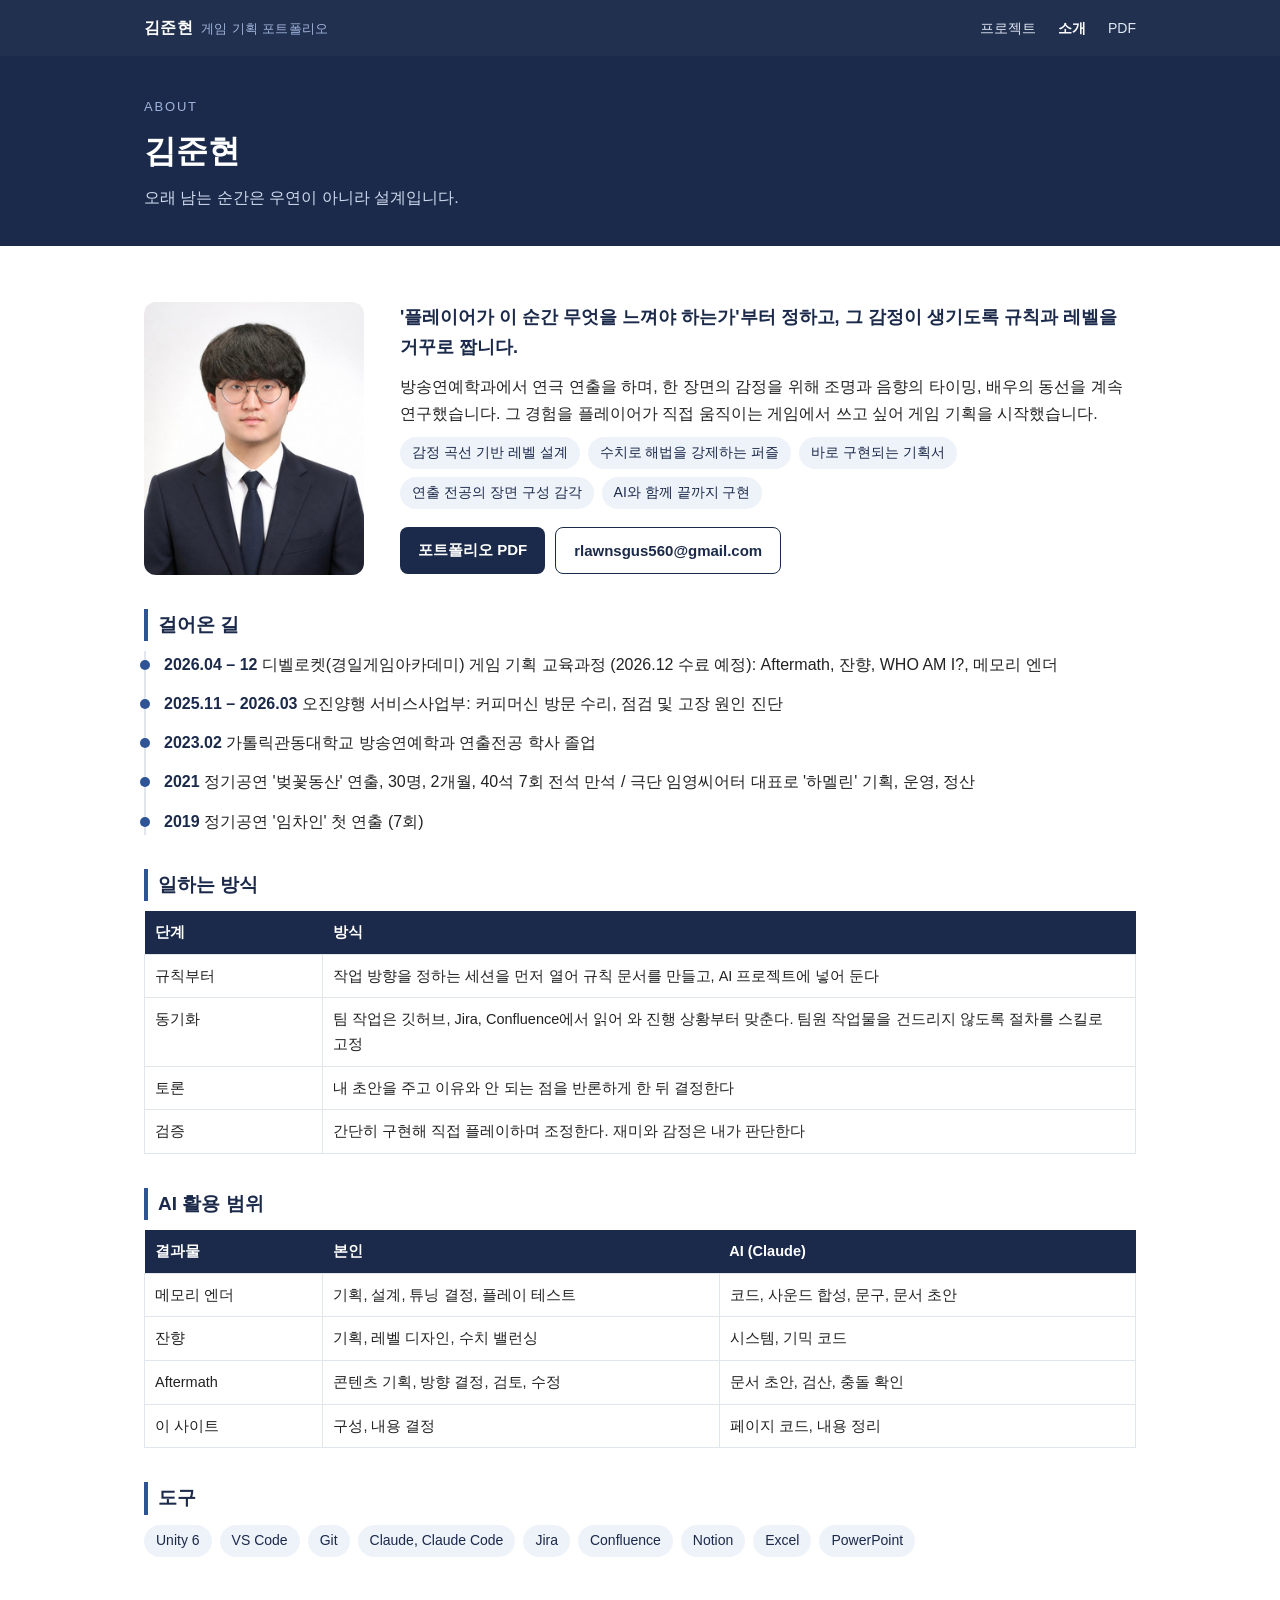
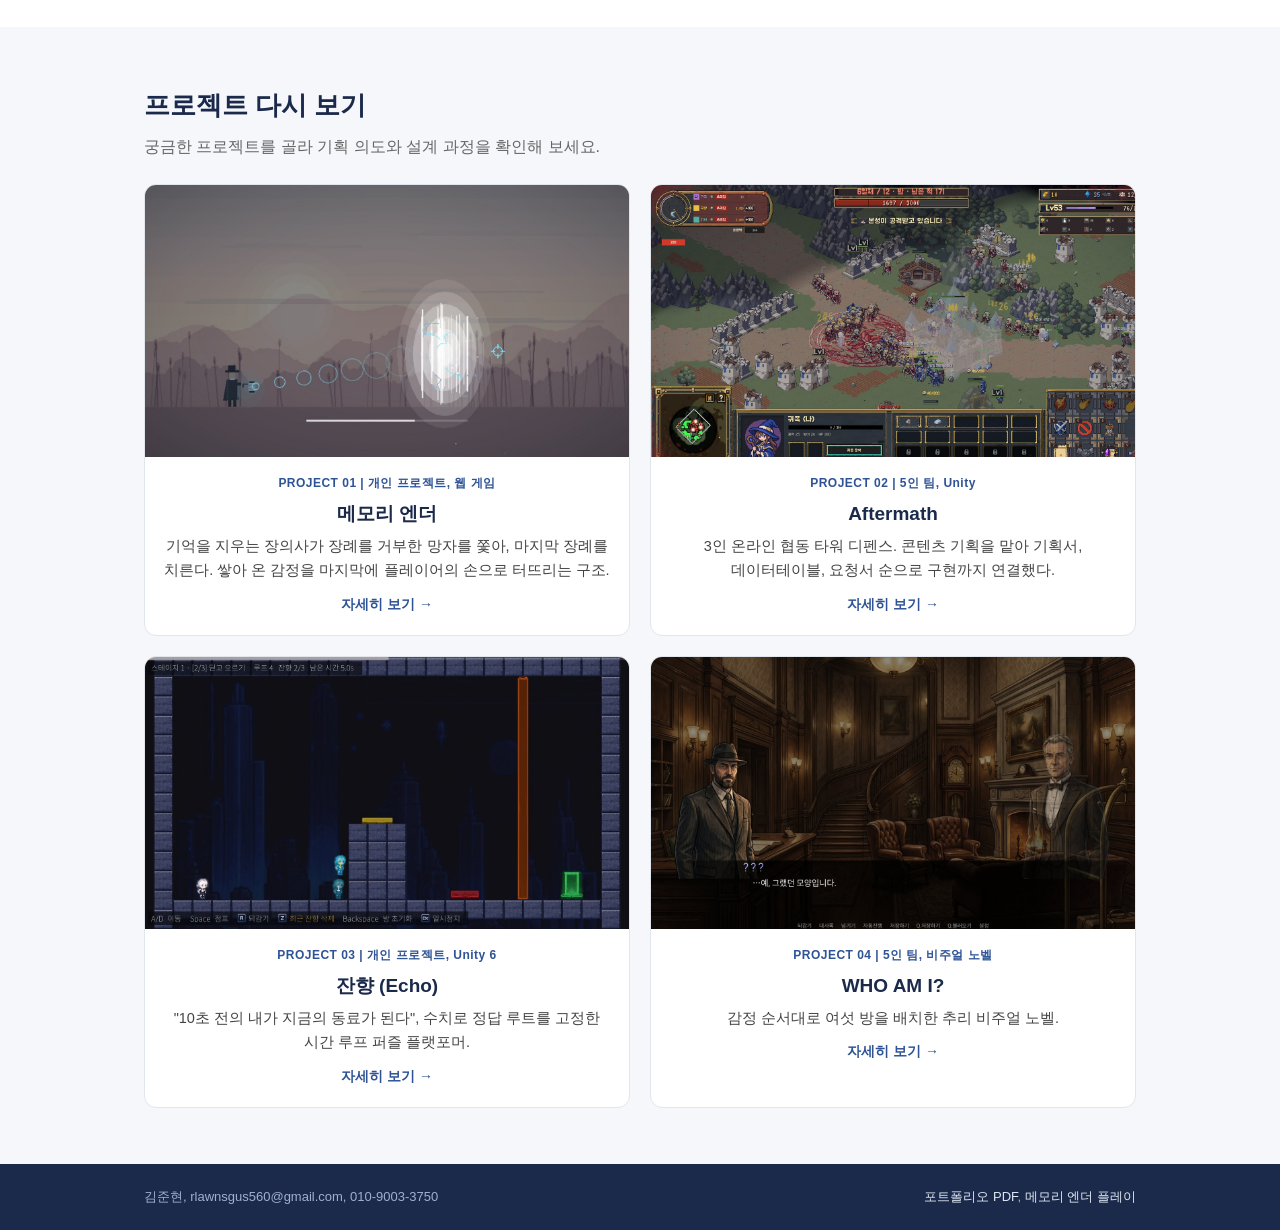
==== commit c843ef8e: "Aftermath 플레이 인원 표기 수정 (3인 협동, 5인 팀) Co-Authored-By: Claude Opus 5.5 <noreply@anthropic.com> Claude-" ====
--- a/about.html
+++ b/about.html
@@ -42,7 +42,7 @@
 
 <section class="s alt"><div class="wrap">
 <h2 class="t">프로젝트 다시 보기</h2><p class="st">궁금한 프로젝트를 골라 기획 의도와 설계 과정을 확인해 보세요.</p>
-<div class="cards"><a class="card" href="projects/memory-ender.html"><div class="thumb"><img src="assets/img/me-climax.jpg" alt=""></div><div class="c"><div class="tag">PROJECT 01 | 개인 프로젝트, 웹 게임</div><h4>메모리 엔더</h4><p>기억을 지우는 장의사가 장례를 거부한 망자를 쫓아, 마지막 장례를 치른다. 쌓아 온 감정을 마지막에 플레이어의 손으로 터뜨리는 구조.</p><div class="more">자세히 보기 →</div></div></a><a class="card" href="projects/aftermath.html"><div class="thumb"><img src="assets/img/af-battle-full.jpg" alt=""></div><div class="c"><div class="tag">PROJECT 02 | 5인 팀, Unity</div><h4>Aftermath</h4><p>온라인 협동 타워 디펜스. 콘텐츠 기획을 맡아 기획서, 데이터테이블, 요청서 순으로 구현까지 연결했다.</p><div class="more">자세히 보기 →</div></div></a><a class="card" href="projects/echo.html"><div class="thumb"><img src="assets/img/echo-tower.jpg" alt=""></div><div class="c"><div class="tag">PROJECT 03 | 개인 프로젝트, Unity 6</div><h4>잔향 (Echo)</h4><p>"10초 전의 내가 지금의 동료가 된다", 수치로 정답 루트를 고정한 시간 루프 퍼즐 플랫포머.</p><div class="more">자세히 보기 →</div></div></a><a class="card" href="projects/whoami.html"><div class="thumb"><img src="assets/img/who-lobby.jpg" alt=""></div><div class="c"><div class="tag">PROJECT 04 | 5인 팀, 비주얼 노벨</div><h4>WHO AM I?</h4><p>감정 순서대로 여섯 방을 배치한 추리 비주얼 노벨.</p><div class="more">자세히 보기 →</div></div></a></div>
+<div class="cards"><a class="card" href="projects/memory-ender.html"><div class="thumb"><img src="assets/img/me-climax.jpg" alt=""></div><div class="c"><div class="tag">PROJECT 01 | 개인 프로젝트, 웹 게임</div><h4>메모리 엔더</h4><p>기억을 지우는 장의사가 장례를 거부한 망자를 쫓아, 마지막 장례를 치른다. 쌓아 온 감정을 마지막에 플레이어의 손으로 터뜨리는 구조.</p><div class="more">자세히 보기 →</div></div></a><a class="card" href="projects/aftermath.html"><div class="thumb"><img src="assets/img/af-battle-full.jpg" alt=""></div><div class="c"><div class="tag">PROJECT 02 | 5인 팀, Unity</div><h4>Aftermath</h4><p>3인 온라인 협동 타워 디펜스. 콘텐츠 기획을 맡아 기획서, 데이터테이블, 요청서 순으로 구현까지 연결했다.</p><div class="more">자세히 보기 →</div></div></a><a class="card" href="projects/echo.html"><div class="thumb"><img src="assets/img/echo-tower.jpg" alt=""></div><div class="c"><div class="tag">PROJECT 03 | 개인 프로젝트, Unity 6</div><h4>잔향 (Echo)</h4><p>"10초 전의 내가 지금의 동료가 된다", 수치로 정답 루트를 고정한 시간 루프 퍼즐 플랫포머.</p><div class="more">자세히 보기 →</div></div></a><a class="card" href="projects/whoami.html"><div class="thumb"><img src="assets/img/who-lobby.jpg" alt=""></div><div class="c"><div class="tag">PROJECT 04 | 5인 팀, 비주얼 노벨</div><h4>WHO AM I?</h4><p>감정 순서대로 여섯 방을 배치한 추리 비주얼 노벨.</p><div class="more">자세히 보기 →</div></div></a></div>
 </div></section>
 <footer><div class="wrap"><span>김준현, rlawnsgus560@gmail.com, 010-9003-3750</span><span><a href="files/portfolio.pdf">포트폴리오 PDF</a>, <a href="https://sei-ban.github.io/memory-ender/?v=1124" target="_blank" rel="noopener">메모리 엔더 플레이</a></span></div></footer>
-<script src="assets/site.js?v=3"></script></body></html>+<script src="assets/site.js?v=4"></script></body></html>
